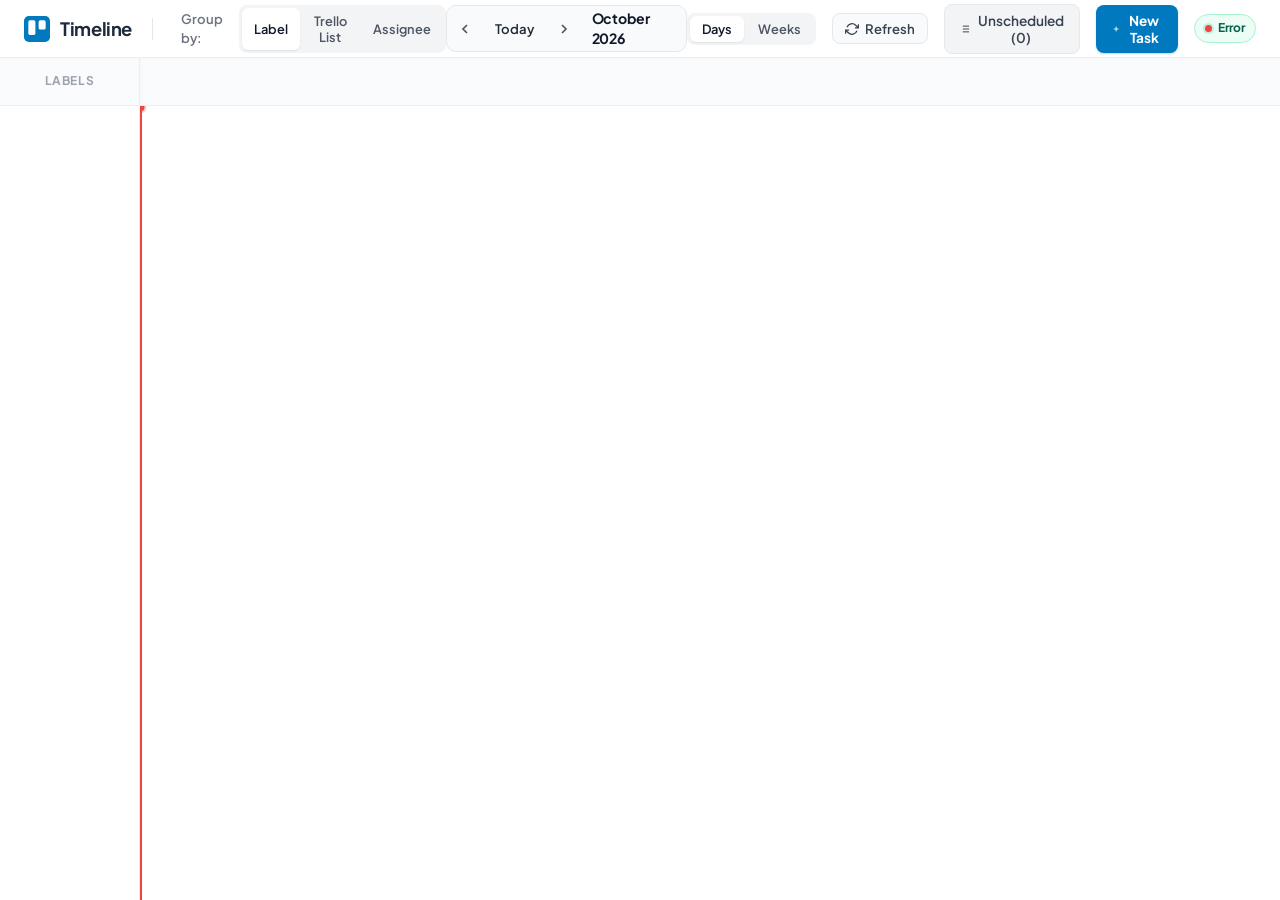
==== index.html @ f0c8762c "Fix sidebar label text visibility with MIN_ROW_HEIGHT 76px and vertically centered layout" ====
<!DOCTYPE html>
<html lang="en">
<head>
  <meta charset="UTF-8">
  <meta name="viewport" content="width=device-width, initial-scale=1.0">
  <meta http-equiv="Cache-Control" content="no-cache, no-store, must-revalidate">
  <meta http-equiv="Pragma" content="no-cache">
  <meta http-equiv="Expires" content="0">
  <title>Trello Timeline View</title>
  <link rel="icon" type="image/svg+xml" href="favicon.svg?v=2.1">
  <link rel="icon" type="image/png" sizes="32x32" href="favicon-32x32.png?v=2.1">
  <link rel="icon" type="image/png" sizes="16x16" href="favicon-16x16.png?v=2.1">
  <link rel="apple-touch-icon" sizes="180x180" href="apple-touch-icon.png?v=2.1">
  <link rel="shortcut icon" href="favicon.ico?v=2.1">
  <meta name="theme-color" content="#0079BF">
  <link rel="preconnect" href="https://fonts.googleapis.com">
  <link rel="preconnect" href="https://fonts.gstatic.com" crossorigin>
  <link href="https://fonts.googleapis.com/css2?family=Plus+Jakarta+Sans:wght@400;500;600;700;800&family=Inter:wght@400;500;600;700&display=swap" rel="stylesheet">
  <link rel="stylesheet" href="style.css?v=2.9">
</head>
<body>
  <div class="app-container">
    <!-- Top Navigation & Control Bar -->
    <header class="top-bar">
      <div class="top-left">
        <div class="brand">
          <svg class="trello-icon" viewBox="0 0 24 24" fill="currentColor">
            <rect width="24" height="24" rx="4.5" fill="#0079BF"/>
            <rect x="4" y="4" width="6.5" height="13.5" rx="1.5" fill="#FFFFFF"/>
            <rect x="13.5" y="4" width="6.5" height="8.5" rx="1.5" fill="#FFFFFF"/>
          </svg>
          <span class="brand-title">Timeline</span>
        </div>

        <div class="brand-divider"></div>

        <div class="group-toggle-wrap">
          <span class="control-label">Group by:</span>
          <div class="pill-group" id="groupByPills">
            <button class="pill-btn active" data-group="label">Label</button>
            <button class="pill-btn" data-group="list">Trello List</button>
            <button class="pill-btn" data-group="member">Assignee</button>
          </div>
        </div>
      </div>

      <div class="top-center">
        <div class="nav-date-controls">
          <button id="prevBtn" class="nav-btn" title="Previous period">
            <svg width="16" height="16" viewBox="0 0 24 24" fill="none" stroke="currentColor" stroke-width="2.5"><polyline points="15 18 9 12 15 6"></polyline></svg>
          </button>
          <button id="todayBtn" class="today-btn">Today</button>
          <button id="nextBtn" class="nav-btn" title="Next period">
            <svg width="16" height="16" viewBox="0 0 24 24" fill="none" stroke="currentColor" stroke-width="2.5"><polyline points="9 18 15 12 9 6"></polyline></svg>
          </button>
          <span id="currentDateRange" class="date-range-label">October 2026</span>
        </div>
      </div>

      <div class="top-right">
        <div class="zoom-controls">
          <button class="zoom-btn active" data-zoom="days">Days</button>
          <button class="zoom-btn" data-zoom="weeks">Weeks</button>
        </div>

        <button id="refreshBtn" class="refresh-btn" title="Refresh timeline with latest changes & sync">
          <svg width="14" height="14" viewBox="0 0 24 24" fill="none" stroke="currentColor" stroke-width="2.2"><polyline points="23 4 23 10 17 10"></polyline><polyline points="1 20 1 14 7 14"></polyline><path d="M3.51 9a9 9 0 0 1 14.85-3.36L23 10M1 14l4.64 4.36A9 9 0 0 0 20.49 15"></path></svg>
          <span>Refresh</span>
        </button>

        <button id="openUnscheduledBtn" class="secondary-btn">
          <svg width="14" height="14" viewBox="0 0 24 24" fill="none" stroke="currentColor" stroke-width="2"><line x1="8" y1="6" x2="21" y2="6"></line><line x1="8" y1="12" x2="21" y2="12"></line><line x1="8" y1="18" x2="21" y2="18"></line><line x1="3" y1="6" x2="3.01" y2="6"></line><line x1="3" y1="12" x2="3.01" y2="12"></line><line x1="3" y1="18" x2="3.01" y2="18"></line></svg>
          <span>Unscheduled (<span id="unscheduledCount">0</span>)</span>
        </button>

        <button id="addTaskBtn" class="primary-btn">
          <svg width="14" height="14" viewBox="0 0 24 24" fill="none" stroke="currentColor" stroke-width="2.5"><line x1="12" y1="5" x2="12" y2="19"></line><line x1="5" y1="12" x2="19" y2="12"></line></svg>
          <span>New Task</span>
        </button>

        <div class="sync-status" id="syncStatus" title="Trello API Connected">
          <span class="status-dot"></span>
          <span class="status-text">Connected</span>
        </div>
      </div>
    </header>

    <!-- Main Timeline Area -->
    <main class="timeline-wrapper" id="timelineWrapper">
      <!-- Left Column: Row Headers (Milestone, Lists / Members) -->
      <aside class="timeline-sidebar" id="timelineSidebar">
        <div class="sidebar-corner-cell">
          <span id="sidebarHeaderTitle">Labels</span>
        </div>
        <div class="sidebar-rows-container" id="sidebarRows">
          <!-- Dynamically populated rows -->
        </div>
      </aside>

      <!-- Right Area: Scrollable Timeline Grid -->
      <section class="timeline-grid-container" id="timelineScrollContainer">
        <!-- Date Header Row (Mon 5, Tue 6, Wed 7, Thu 8...) -->
        <div class="timeline-header-row" id="timelineHeaderRow">
          <!-- Dynamically rendered day column headers -->
        </div>

        <!-- The Canvas / SVG for Dependency Lines -->
        <svg class="dependency-svg-layer" id="dependencySvgLayer"></svg>

        <!-- Vertical "Today" Marker Line -->
        <div class="today-marker-line" id="todayMarkerLine"></div>

        <!-- Grid Body with Horizontal Rows and Vertical Day Columns -->
        <div class="timeline-grid-body" id="timelineGridBody">
          <!-- Dynamically rendered task rows and cells -->
        </div>
      </section>
    </main>

    <!-- Bottom Drawer: Unscheduled Trello Cards (Drag onto timeline) -->
    <div class="unscheduled-drawer" id="unscheduledDrawer">
      <div class="drawer-header">
        <div class="drawer-title">
          <svg width="16" height="16" viewBox="0 0 24 24" fill="none" stroke="currentColor" stroke-width="2"><circle cx="12" cy="12" r="10"></circle><polyline points="12 6 12 12 16 14"></polyline></svg>
          <h3>Unscheduled Cards</h3>
          <span class="drawer-subtitle">Cards without dates. Click any card to schedule for Today / This Week!</span>
        </div>
        <button id="closeDrawerBtn" class="close-btn">&times;</button>
      </div>
      <div class="drawer-cards-list" id="unscheduledCardsList">
        <!-- Cards loaded here -->
      </div>
    </div>

    <!-- Edit Task / Add Task Modal -->
    <div class="modal-overlay" id="taskModalOverlay">
      <div class="modal-content">
        <div class="modal-header">
          <h3 id="modalTitle">Edit Task Details</h3>
          <button id="closeModalBtn" class="close-btn">&times;</button>
        </div>
        <form id="taskForm" class="modal-form">
          <input type="hidden" id="editCardId">
          
          <div class="modal-body-layout" id="modalBodyLayout">
            <!-- Left Column: Task Details & Properties -->
            <div class="modal-body-left">
              <!-- Segmented Type Selector: Task vs Holiday / Leave -->
              <div class="entry-type-selector">
                <label class="entry-type-tab active" id="tabTypeTask">
                  <input type="radio" name="entryType" value="task" id="entryTypeTask" checked>
                  <span>📋 Task</span>
                </label>
                <label class="entry-type-tab" id="tabTypeHoliday">
                  <input type="radio" name="entryType" value="holiday" id="entryTypeHoliday">
                  <span>🌴 Public Holiday / Leave</span>
                </label>
              </div>

              <div class="form-group" id="taskNameGroup">
                <label for="taskName" id="taskNameLabel">Task Name</label>
                <input type="text" id="taskName" required placeholder="e.g. Website design">
              </div>

              <div class="form-group" id="taskDescGroup">
                <label for="taskDesc" id="taskDescLabel">Task Description</label>
                <textarea id="taskDesc" rows="3" placeholder="Add detailed notes, links, or description..."></textarea>
              </div>

              <div class="form-row">
                <div class="form-group">
                  <div class="label-with-action">
                    <label for="taskStartDate">Start Date <span class="date-format-tag">(DD-MM-YYYY)</span></label>
                    <button type="button" class="clear-field-link" id="clearStartDateBtn" title="Clear start date">Clear</button>
                  </div>
                  <input type="date" id="taskStartDate">
                </div>
                <div class="form-group">
                  <div class="label-with-action">
                    <label for="taskDueDate">Due Date <span class="date-format-tag">(DD-MM-YYYY)</span></label>
                    <button type="button" class="clear-field-link" id="clearDueDateBtn" title="Clear due date">Clear</button>
                  </div>
                  <input type="date" id="taskDueDate">
                </div>
              </div>

              <div class="form-row form-row-3" id="taskClassificationRow">
                <div class="form-group">
                  <label for="taskStatus" id="taskStatusLabel">Status</label>
                  <select id="taskStatus" class="select-dropdown">
                    <!-- Status lists populated here -->
                  </select>
                </div>
                <div class="form-group">
                  <label for="taskAssignee" id="taskRowLabel">Label</label>
                  <select id="taskAssignee" class="select-dropdown">
                    <!-- Labels populated here -->
                  </select>
                </div>
                <div class="form-group">
                  <label for="taskColor">Theme / Color</label>
                  <select id="taskColor" class="select-dropdown">
                    <option value="yellow">💛 Warm Yellow</option>
                    <option value="blue">💙 Pastel Blue</option>
                    <option value="orange">🧡 Bright Orange</option>
                    <option value="purple">💜 Soft Purple</option>
                    <option value="green">💚 Mint Green</option>
                    <option value="sky">🩵 Sky Blue</option>
                    <option value="pink">🩷 Rose Pink</option>
                    <option value="lime">🍏 Fresh Lime</option>
                    <option value="milestone">🚩 Red (Milestone)</option>
                  </select>
                </div>
              </div>
            </div>

            <!-- Right Column: Checklist Section (Right side of popup) -->
            <div class="modal-body-right" id="modalChecklistSection">
              <div class="checklist-panel-header">
                <div class="checklist-panel-title">
                  <svg width="18" height="18" viewBox="0 0 24 24" fill="none" stroke="currentColor" stroke-width="2.2" stroke-linecap="round" stroke-linejoin="round">
                    <polyline points="9 11 12 14 22 4"></polyline>
                    <path d="M21 12v7a2 2 0 0 1-2 2H5a2 2 0 0 1-2-2V5a2 2 0 0 1 2-2h11"></path>
                  </svg>
                  <span id="checklistSectionHeading">Checklist</span>
                </div>
                <div class="checklist-counter-badge" id="checklistCounterBadge">0%</div>
              </div>

              <!-- Progress Bar -->
              <div class="checklist-progress-bar-container">
                <div class="checklist-progress-bar-fill" id="checklistProgressBarFill" style="width: 0%;"></div>
              </div>

              <!-- Checklist Items List -->
              <div class="checklist-items-list" id="checklistItemsList">
                <!-- Dynamically populated checklist items -->
              </div>

              <!-- Add Item Form -->
              <div class="checklist-add-form" id="checklistAddForm">
                <div class="checklist-add-input-row">
                  <input type="text" id="newCheckItemInput" placeholder="Add an item..." autocomplete="off">
                  <button type="button" id="addCheckItemBtn" class="checklist-add-btn">Add</button>
                </div>
              </div>
            </div>
          </div>

          <div class="modal-actions">
            <div class="modal-actions-left">
              <button type="button" id="completeTaskBtn" class="complete-btn" title="Mark card as completed on Trello and move to Task Completed (2026-2027)">
                <svg width="15" height="15" viewBox="0 0 24 24" fill="none" stroke="currentColor" stroke-width="2.5"><polyline points="20 6 9 17 4 12"></polyline></svg>
                <span>Task Completed</span>
              </button>
              <button type="button" id="unscheduleTaskBtn" class="unschedule-btn" title="Clear dates and remove task from timeline to Unscheduled drawer">
                <svg width="14" height="14" viewBox="0 0 24 24" fill="none" stroke="currentColor" stroke-width="2"><circle cx="12" cy="12" r="10"></circle><line x1="4.93" y1="4.93" x2="19.07" y2="19.07"></line></svg>
                <span>Unschedule</span>
              </button>
              <button type="button" id="archiveTaskBtn" class="archive-btn" title="Archive this card on Trello and remove from timeline">
                <svg width="14" height="14" viewBox="0 0 24 24" fill="none" stroke="currentColor" stroke-width="2"><polyline points="21 8 21 21 3 21 3 8"></polyline><rect x="1" y="3" width="22" height="5"></rect><line x1="10" y1="12" x2="14" y2="12"></line></svg>
                <span>Archive</span>
              </button>
              <button type="button" id="deleteHolidayBtn" class="archive-btn" style="display:none;" title="Delete this holiday from timeline and Trello">
                <svg width="14" height="14" viewBox="0 0 24 24" fill="none" stroke="currentColor" stroke-width="2"><polyline points="3 6 5 6 21 6"></polyline><path d="M19 6v14a2 2 0 0 1-2 2H7a2 2 0 0 1-2-2V6m3 0V4a2 2 0 0 1 2-2h4a2 2 0 0 1 2 2v2"></path></svg>
                <span>Delete Holiday</span>
              </button>
            </div>
            <div class="modal-actions-right">
              <button type="button" id="cancelModalBtn" class="secondary-btn">Cancel</button>
              <button type="submit" id="saveTaskBtn" class="primary-btn">Save & Sync to Trello</button>
            </div>
          </div>
        </form>
      </div>
    </div>
  </div>

  <script src="app.js?v=2.9"></script>
</body>
</html>
---- style.css ----
/* ==========================================================================
   Trello Timeline View - Ultra Premium Design System
   Matches Asana / Trello Premium Timeline View with Pixel Parity
   ========================================================================== */

:root {
  --font-family: 'Plus Jakarta Sans', 'Inter', -apple-system, BlinkMacSystemFont, 'Segoe UI', Roboto, sans-serif;
  
  /* Primary & Slate Tokens */
  --bg-primary: #FFFFFF;
  --bg-secondary: #F9FAFB;
  --bg-sidebar: #FFFFFF;
  --border-color: #ECEEF1;
  --border-light: #F3F4F6;
  --text-main: #1F2937;
  --text-muted: #6B7280;
  --text-light: #9CA3AF;
  
  /* Brand Blue */
  --brand-blue: #0079BF;
  --brand-blue-hover: #026AA7;
  --today-blue: #0284C7;
  
  /* Task Pill Color System (Matches Screenshot Exactly) */
  --pill-yellow-bg: #FEEFAD;
  --pill-yellow-text: #855806;
  --pill-yellow-border: #FCE588;
  
  --pill-blue-bg: #BAE0F7;
  --pill-blue-text: #134E75;
  --pill-blue-border: #A4D3F3;
  
  --pill-purple-bg: #E1D7F5;
  --pill-purple-text: #533296;
  --pill-purple-border: #D1C3EE;
  
  --pill-green-bg: #BCEDB8;
  --pill-green-text: #266221;
  --pill-green-border: #A8E5A1;
  
  --pill-milestone-bg: #FDE8E8;
  --pill-milestone-text: #B91C1C;
  --pill-milestone-border: #F87171;
  
  /* Layout Dimensions */
  --sidebar-width: 140px;
  --col-day-width: 140px;
  --header-height: 58px;
  --row-height: 84px;
  --today-line-color: #EF4444;
}

* {
  box-sizing: border-box;
  margin: 0;
  padding: 0;
}

body {
  font-family: var(--font-family);
  background-color: var(--bg-primary);
  color: var(--text-main);
  line-height: 1.4;
  overflow: hidden;
  height: 100vh;
  width: 100vw;
  -webkit-font-smoothing: antialiased;
}

.app-container {
  display: flex;
  flex-direction: column;
  height: 100vh;
  width: 100vw;
  background-color: #FFFFFF;
}

/* ==========================================================================
   Top Navigation Bar
   ========================================================================== */
.top-bar {
  display: flex;
  align-items: center;
  justify-content: space-between;
  height: var(--header-height);
  padding: 0 24px;
  border-bottom: 1px solid var(--border-color);
  background: #FFFFFF;
  z-index: 40;
  box-shadow: 0 1px 3px rgba(0, 0, 0, 0.02);
}

.top-left, .top-center, .top-right {
  display: flex;
  align-items: center;
  gap: 16px;
}

.brand {
  display: flex;
  align-items: center;
  gap: 10px;
  font-weight: 800;
  font-size: 1.15rem;
  color: #111827;
  letter-spacing: -0.02em;
}

.trello-icon {
  width: 26px;
  height: 26px;
}

.brand-title {
  font-weight: 700;
  color: #1E293B;
}

.brand-divider {
  width: 1px;
  height: 22px;
  background-color: #E2E8F0;
  margin: 0 4px;
}

.refresh-btn {
  display: inline-flex;
  align-items: center;
  gap: 6px;
  padding: 6px 12px;
  font-size: 0.82rem;
  font-weight: 600;
  font-family: inherit;
  color: #374151;
  background-color: #F9FAFB;
  border: 1px solid #E5E7EB;
  border-radius: 8px;
  cursor: pointer;
  transition: all 0.15s ease;
  white-space: nowrap;
}

.refresh-btn:hover {
  background-color: #F3F4F6;
  border-color: #D1D5DB;
  color: #111827;
}

.refresh-btn:active {
  background-color: #E5E7EB;
}

.refresh-btn.spinning svg {
  animation: spin 0.8s linear infinite;
}

@keyframes spin {
  0% { transform: rotate(0deg); }
  100% { transform: rotate(360deg); }
}

.board-selector-wrap label {
  font-size: 0.82rem;
  font-weight: 600;
  color: var(--text-muted);
}

.select-dropdown {
  padding: 6px 14px;
  font-size: 0.85rem;
  font-weight: 600;
  font-family: inherit;
  color: #1F2937;
  background-color: #F9FAFB;
  border: 1px solid #E5E7EB;
  border-radius: 8px;
  outline: none;
  cursor: pointer;
  transition: all 0.2s ease;
}

.select-dropdown:hover {
  background-color: #F3F4F6;
  border-color: #D1D5DB;
}

.select-dropdown:focus {
  border-color: var(--brand-blue);
  box-shadow: 0 0 0 3px rgba(0, 121, 191, 0.15);
}

.group-toggle-wrap {
  display: flex;
  align-items: center;
  gap: 8px;
  margin-left: 8px;
}

.control-label {
  font-size: 0.82rem;
  font-weight: 600;
  color: var(--text-muted);
}

.pill-group {
  display: flex;
  background-color: #F3F4F6;
  padding: 3px;
  border-radius: 8px;
  gap: 2px;
}

.pill-btn {
  border: none;
  background: transparent;
  padding: 5px 12px;
  border-radius: 6px;
  font-size: 0.8rem;
  font-weight: 600;
  font-family: inherit;
  color: #4B5563;
  cursor: pointer;
  transition: all 0.15s ease;
}

.pill-btn.active {
  background-color: #FFFFFF;
  color: #111827;
  box-shadow: 0 1px 2px rgba(0, 0, 0, 0.08);
}

/* Date Navigator */
.nav-date-controls {
  display: flex;
  align-items: center;
  gap: 8px;
  background-color: #F9FAFB;
  padding: 3px 6px;
  border-radius: 10px;
  border: 1px solid #E5E7EB;
}

.nav-btn {
  background: transparent;
  border: none;
  width: 28px;
  height: 28px;
  display: flex;
  align-items: center;
  justify-content: center;
  border-radius: 6px;
  cursor: pointer;
  color: #4B5563;
  transition: all 0.15s ease;
}

.nav-btn:hover {
  background-color: #E5E7EB;
  color: #111827;
}

.today-btn {
  background: transparent;
  border: none;
  padding: 4px 10px;
  border-radius: 6px;
  font-size: 0.82rem;
  font-weight: 600;
  font-family: inherit;
  color: #1F2937;
  cursor: pointer;
  transition: all 0.15s ease;
}

.today-btn:hover {
  background-color: #E5E7EB;
}

.date-range-label {
  font-size: 0.88rem;
  font-weight: 700;
  color: #111827;
  padding: 0 8px;
  letter-spacing: -0.01em;
}

/* Zoom & Action Buttons */
.zoom-controls {
  display: flex;
  background-color: #F3F4F6;
  padding: 3px;
  border-radius: 8px;
  gap: 2px;
}

.zoom-btn {
  border: none;
  background: transparent;
  padding: 5px 12px;
  border-radius: 6px;
  font-size: 0.8rem;
  font-weight: 600;
  font-family: inherit;
  color: #4B5563;
  cursor: pointer;
  transition: all 0.15s ease;
}

.zoom-btn.active {
  background-color: #FFFFFF;
  color: #111827;
  box-shadow: 0 1px 2px rgba(0, 0, 0, 0.08);
}

.primary-btn {
  display: flex;
  align-items: center;
  gap: 6px;
  padding: 7px 16px;
  font-size: 0.85rem;
  font-weight: 700;
  font-family: inherit;
  color: #FFFFFF;
  background-color: var(--brand-blue);
  border: none;
  border-radius: 8px;
  cursor: pointer;
  transition: all 0.15s ease;
  box-shadow: 0 1px 2px rgba(0, 121, 191, 0.3);
}

.primary-btn:hover {
  background-color: var(--brand-blue-hover);
  transform: translateY(-1px);
}

.secondary-btn {
  display: flex;
  align-items: center;
  gap: 6px;
  padding: 7px 14px;
  font-size: 0.85rem;
  font-weight: 600;
  font-family: inherit;
  color: #374151;
  background-color: #F3F4F6;
  border: 1px solid #E5E7EB;
  border-radius: 8px;
  cursor: pointer;
  transition: all 0.15s ease;
}

.secondary-btn:hover {
  background-color: #E5E7EB;
}

.sync-status {
  display: flex;
  align-items: center;
  gap: 6px;
  padding: 5px 10px;
  background-color: #ECFDF5;
  border: 1px solid #A7F3D0;
  border-radius: 20px;
  font-size: 0.75rem;
  font-weight: 700;
  color: #065F46;
}

.status-dot {
  width: 7px;
  height: 7px;
  border-radius: 50%;
  background-color: #10B981;
  box-shadow: 0 0 0 2px rgba(16, 185, 129, 0.2);
}

/* ==========================================================================
   Main Timeline Wrapper
   ========================================================================== */
.timeline-wrapper {
  display: flex;
  flex: 1;
  height: calc(100vh - var(--header-height));
  width: 100vw;
  overflow: hidden;
  position: relative;
  background-color: #FFFFFF;
}

/* Left Sidebar (Milestone & People Columns) */
.timeline-sidebar {
  width: var(--sidebar-width);
  min-width: var(--sidebar-width);
  max-width: var(--sidebar-width);
  border-right: 1px solid var(--border-color);
  background-color: var(--bg-sidebar);
  display: flex;
  flex-direction: column;
  z-index: 30;
  box-shadow: 2px 0 6px rgba(0, 0, 0, 0.02);
}

.sidebar-corner-cell {
  height: 48px;
  border-bottom: 1px solid var(--border-color);
  display: flex;
  align-items: center;
  justify-content: center;
  font-size: 0.75rem;
  font-weight: 700;
  text-transform: uppercase;
  letter-spacing: 0.05em;
  color: var(--text-light);
  background-color: #FAFBFD;
}

.sidebar-rows-container {
  display: flex;
  flex-direction: column;
  overflow-y: hidden; /* Synced with main grid */
}

/* Sidebar Row Cell (Matches screenshot exact layout: Avatar + Name) */
.sidebar-row-cell {
  min-height: 76px;
  border-bottom: 1px solid var(--border-color);
  display: flex;
  flex-direction: column;
  align-items: center;
  justify-content: center;
  gap: 4px;
  padding: 6px 8px;
  background-color: #FFFFFF;
  transition: background-color 0.15s ease, height 0.2s ease;
  box-sizing: border-box;
  overflow: hidden;
}

.sidebar-row-cell:hover {
  background-color: #F9FAFB;
}

.sidebar-avatar {
  width: 38px;
  height: 38px;
  border-radius: 50%;
  object-fit: cover;
  box-shadow: 0 1px 3px rgba(0, 0, 0, 0.1);
  border: 1.5px solid #FFFFFF;
}

.sidebar-avatar-placeholder {
  width: 38px;
  height: 38px;
  border-radius: 50%;
  display: flex;
  align-items: center;
  justify-content: center;
  font-weight: 700;
  font-size: 0.85rem;
  color: #FFFFFF;
  box-shadow: 0 1px 3px rgba(0, 0, 0, 0.1);
}

.sidebar-label-tag {
  display: flex;
  align-items: center;
  justify-content: center;
  width: 28px;
  height: 28px;
  border-radius: 7px;
  box-shadow: 0 1px 3px rgba(0, 0, 0, 0.08);
  margin-bottom: 0px;
  flex-shrink: 0;
}

.sidebar-label-tag svg {
  width: 15px;
  height: 15px;
  color: #FFFFFF;
}

.sidebar-row-cell.is-label-row .sidebar-name {
  font-size: 0.8rem;
  font-weight: 700;
  color: #1F2937;
  text-align: center;
  line-height: 1.25;
  white-space: normal;
  display: -webkit-box;
  -webkit-line-clamp: 2;
  -webkit-box-orient: vertical;
  overflow: hidden;
  max-width: 100%;
  word-break: break-word;
}

.sidebar-name {
  font-size: 0.8rem;
  font-weight: 600;
  color: #374151;
  text-align: center;
  line-height: 1.25;
  white-space: normal;
  display: -webkit-box;
  -webkit-line-clamp: 2;
  -webkit-box-orient: vertical;
  overflow: hidden;
  max-width: 100%;
  word-break: break-word;
}

/* Milestone Cell (Top row in screenshot) */
.sidebar-row-cell.is-milestone-row .milestone-icon-wrap {
  width: 38px;
  height: 38px;
  border-radius: 50%;
  background-color: #F3F4F6;
  border: 1px solid #E5E7EB;
  display: flex;
  align-items: center;
  justify-content: center;
  color: #6B7280;
}

/* ==========================================================================
   Right Area: Scrollable Grid
   ========================================================================== */
.timeline-grid-container {
  flex: 1;
  overflow: auto;
  position: relative;
  background-color: #FFFFFF;
}

/* Header Row (Day 9, Day 10, Day 11...) */
.timeline-header-row {
  display: flex;
  height: 48px;
  border-bottom: 1px solid var(--border-color);
  background-color: #FAFBFD;
  position: sticky;
  top: 0;
  z-index: 20;
}

.timeline-day-header {
  width: var(--col-day-width);
  min-width: var(--col-day-width);
  border-right: 1px solid var(--border-color);
  display: flex;
  align-items: center;
  justify-content: center;
  gap: 6px;
  font-size: 0.84rem;
  font-weight: 600;
  color: #6B7280;
  user-select: none;
  cursor: pointer;
  transition: background-color 0.15s ease;
}

.timeline-day-header:hover {
  background-color: #F1F4F9;
}

/* Highlighted current/active day badge (Wed 11 in screenshot) */
.timeline-day-header.is-today {
  color: #0284C7;
  font-weight: 700;
}

/* Weekend Day Header Box (Saturday & Sunday) */
.timeline-day-header.is-weekend {
  background-color: #EDEFF2;
  color: #64748B;
}

.timeline-day-header.is-weekend .day-badge-pill {
  color: #64748B;
}

.timeline-day-header.is-weekend.is-today {
  color: #0284C7;
}

/* Holiday Day Header Box */
.timeline-day-header.is-holiday {
  background-color: #EDEFF2;
  color: #1E293B;
}

.timeline-day-header.is-holiday .holiday-icon-indicator {
  font-size: 0.85rem;
  line-height: 1;
  margin-left: 2px;
}

.day-badge-pill {
  width: 24px;
  height: 24px;
  border-radius: 50%;
  display: flex;
  align-items: center;
  justify-content: center;
  font-size: 0.82rem;
  font-weight: 700;
}

.timeline-day-header.is-today .day-badge-pill,
.timeline-day-header.is-weekend.is-today .day-badge-pill {
  background-color: #0284C7;
  color: #FFFFFF;
  box-shadow: 0 1px 3px rgba(2, 132, 199, 0.4);
}

/* Vertical "Today" Time Marker Line */
.today-marker-line {
  position: absolute;
  top: 48px;
  bottom: 0;
  width: 2px;
  background-color: var(--today-line-color);
  z-index: 15;
  pointer-events: none;
  transition: left 0.3s cubic-bezier(0.16, 1, 0.3, 1);
}

.today-marker-line::before {
  content: '';
  position: absolute;
  top: -2px;
  left: 50%;
  transform: translateX(-50%);
  width: 7px;
  height: 7px;
  border-radius: 50%;
  background-color: var(--today-line-color);
  box-shadow: 0 0 0 2px rgba(239, 68, 68, 0.25);
}

/* SVG Dependency Overlay */
.dependency-svg-layer {
  position: absolute;
  top: 48px;
  left: 0;
  width: 100%;
  height: calc(100% - 48px);
  pointer-events: none;
  z-index: 12;
}

.dependency-curve {
  fill: none;
  stroke: #D1D5DB;
  stroke-width: 2.2;
  stroke-linecap: round;
  transition: stroke 0.2s ease;
}

.dependency-curve:hover {
  stroke: #6B7280;
  stroke-width: 3;
}

/* Grid Body Rows */
.timeline-grid-body {
  position: relative;
  display: flex;
  flex-direction: column;
}

.timeline-grid-row {
  min-height: 56px;
  border-bottom: 1px solid var(--border-color);
  position: relative;
  display: flex;
  transition: height 0.2s ease;
  box-sizing: border-box;
}

/* Background Day Columns */
.grid-col-cell {
  width: var(--col-day-width);
  min-width: var(--col-day-width);
  height: 100%;
  border-right: 1px solid var(--border-color);
  background-color: #FFFFFF;
  transition: background-color 0.15s ease;
  cursor: pointer;
}

.grid-col-cell:hover {
  background-color: #FAFAFC;
}

.grid-col-cell.is-today-col {
  background-color: #F0F9FF20;
}

/* Weekend Grid Column (Saturday & Sunday) */
.grid-col-cell.is-weekend-col {
  background-color: #F4F5F7;
}

.grid-col-cell.is-weekend-col:hover {
  background-color: #EBEDF0;
}

.grid-col-cell.is-weekend-col.is-today-col {
  background-color: #E0F2FE80;
}

/* Holiday Grid Column (Same light grey as weekend) */
.grid-col-cell.is-holiday-col {
  background-color: #F4F5F7;
}

.grid-col-cell.is-holiday-col:hover {
  background-color: #EBEDF0;
}

.grid-col-cell.is-holiday-col.is-today-col {
  background-color: #E0F2FE80;
}

/* ==========================================================================
   Task Bars / Pills (Exact Screenshot Recreation)
   ========================================================================== */
.task-pill {
  position: absolute;
  height: 32px;
  border-radius: 6px;
  display: flex;
  align-items: center;
  padding: 0 2px;
  font-size: 0.84rem;
  font-weight: 600;
  cursor: grab;
  user-select: none;
  z-index: 10;
  transition: box-shadow 0.15s ease, transform 0.15s ease;
  white-space: nowrap;
  box-shadow: 0 1px 2px rgba(0, 0, 0, 0.04);
}

.task-pill:hover {
  box-shadow: 0 4px 8px rgba(0, 0, 0, 0.08);
  transform: translateY(-1px);
  z-index: 18;
}

.task-pill.is-dragging {
  cursor: grabbing !important;
  opacity: 0.92;
  box-shadow: 0 8px 20px rgba(0, 0, 0, 0.16) !important;
  transform: scale(1.02);
  z-index: 50 !important;
  transition: none !important;
}

body.is-dragging-task {
  user-select: none !important;
  -webkit-user-select: none !important;
  cursor: grabbing !important;
}

.task-pill-inner {
  display: flex;
  align-items: center;
  gap: 6px;
  flex: 1;
  overflow: hidden;
  text-overflow: ellipsis;
  white-space: nowrap;
  padding: 0 8px;
  pointer-events: none;
}

.task-pill-title {
  overflow: hidden;
  text-overflow: ellipsis;
  white-space: nowrap;
}

/* Resize Handles (Left and Right edges) */
.task-resize-handle {
  position: absolute;
  top: 0;
  bottom: 0;
  width: 12px;
  cursor: ew-resize;
  z-index: 8;
  display: flex;
  align-items: center;
  justify-content: center;
  opacity: 0;
  transition: opacity 0.15s ease, background-color 0.15s ease;
}

.task-pill:hover .task-resize-handle {
  opacity: 1;
}

.task-resize-handle.resize-left {
  left: 0;
  border-top-left-radius: 6px;
  border-bottom-left-radius: 6px;
}

.task-resize-handle.resize-right {
  right: 0;
  border-top-right-radius: 6px;
  border-bottom-right-radius: 6px;
}

.task-resize-handle:hover {
  background-color: rgba(0, 0, 0, 0.08);
}

.task-resize-handle::after {
  content: '';
  width: 3px;
  height: 12px;
  border-radius: 2px;
  background-color: currentColor;
  opacity: 0.45;
}

.task-resize-handle:hover::after {
  opacity: 0.95;
  height: 15px;
}

/* Drag & Resize Live Tooltip */
.task-drag-tooltip {
  position: fixed;
  z-index: 9999;
  background: #111827;
  color: #FFFFFF;
  font-size: 0.78rem;
  line-height: 1.4;
  padding: 6px 12px;
  border-radius: 8px;
  box-shadow: 0 10px 25px -5px rgba(0, 0, 0, 0.35), 0 8px 10px -6px rgba(0, 0, 0, 0.2);
  pointer-events: none;
  white-space: nowrap;
  transform: translate(-50%, -100%);
  display: none;
  border: 1px solid rgba(255, 255, 255, 0.15);
  backdrop-filter: blur(4px);
}

/* Task Pill Colors */
.task-pill.color-yellow {
  background-color: var(--pill-yellow-bg);
  color: var(--pill-yellow-text);
  border: 1px solid var(--pill-yellow-border);
}

.task-pill.color-blue {
  background-color: var(--pill-blue-bg);
  color: var(--pill-blue-text);
  border: 1px solid var(--pill-blue-border);
}

.task-pill.color-purple {
  background-color: var(--pill-purple-bg);
  color: var(--pill-purple-text);
  border: 1px solid var(--pill-purple-border);
}

.task-pill.color-green {
  background-color: var(--pill-green-bg);
  color: var(--pill-green-text);
  border: 1px solid var(--pill-green-border);
}

.task-pill.color-orange {
  background-color: #FED7AA;
  color: #9A3412;
  border: 1px solid #FDBA74;
}

.task-pill.color-pink {
  background-color: #FCE7F3;
  color: #9D174D;
  border: 1px solid #FBCFE8;
}

.task-pill.color-sky {
  background-color: #E0F2FE;
  color: #0369A1;
  border: 1px solid #BAE6FD;
}

.task-pill.color-lime {
  background-color: #ECFCCB;
  color: #3F6212;
  border: 1px solid #D9F99D;
}

.task-pill.color-red {
  background-color: #FEE2E2;
  color: #991B1B;
  border: 1px solid #FCA5A5;
}

.task-pill.color-gray {
  background-color: #F3F4F6;
  color: #374151;
  border: 1px solid #E5E7EB;
}

/* Milestone Box (e.g. Product Demo on Friday) */
.task-pill.color-milestone {
  background-color: var(--pill-milestone-bg);
  color: var(--pill-milestone-text);
  border: 1px solid var(--pill-milestone-border);
  border-radius: 6px;
  height: 38px;
  font-weight: 600;
  font-size: 0.8rem;
  line-height: 1.2;
}

/* Checkmark badge inside task (like 'Mobile app prototype' in screenshot) */
.task-pill-icon {
  margin-right: 6px;
  display: inline-flex;
  align-items: center;
  justify-content: center;
}

.task-check-circle {
  width: 16px;
  height: 16px;
  border-radius: 50%;
  background-color: #D97706;
  color: #FFFFFF;
  display: inline-flex;
  align-items: center;
  justify-content: center;
  font-size: 10px;
}

/* Stacking Sub-Tracks inside a single row */
.task-pill.track-0 {
  top: 8px;
}

.task-pill.track-1 {
  top: 44px;
}

/* ==========================================================================
   Bottom Drawer: Unscheduled Cards
   ========================================================================== */
.unscheduled-drawer {
  position: absolute;
  bottom: 0;
  left: 0;
  right: 0;
  max-height: 240px;
  background-color: #FFFFFF;
  border-top: 1px solid var(--border-color);
  box-shadow: 0 -4px 16px rgba(0, 0, 0, 0.08);
  z-index: 50;
  display: none;
  flex-direction: column;
  transition: transform 0.25s ease;
}

.unscheduled-drawer.open {
  display: flex;
}

.drawer-header {
  display: flex;
  align-items: center;
  justify-content: space-between;
  padding: 12px 24px;
  border-bottom: 1px solid var(--border-light);
  background-color: #FAFBFD;
}

.drawer-title {
  display: flex;
  align-items: center;
  gap: 10px;
}

.drawer-title h3 {
  font-size: 0.95rem;
  font-weight: 700;
}

.drawer-subtitle {
  font-size: 0.8rem;
  color: var(--text-muted);
}

.drawer-cards-list {
  display: flex;
  gap: 12px;
  padding: 16px 24px;
  overflow-x: auto;
}

.unscheduled-card-item {
  background-color: #FFFFFF;
  border: 1px solid #E5E7EB;
  border-radius: 8px;
  padding: 10px 14px;
  min-width: 200px;
  max-width: 240px;
  box-shadow: 0 1px 3px rgba(0, 0, 0, 0.03);
  cursor: pointer;
  transition: all 0.15s ease;
}

.unscheduled-card-item:hover {
  border-color: var(--brand-blue);
  box-shadow: 0 3px 8px rgba(0, 121, 191, 0.15);
  transform: translateY(-2px);
}

.unscheduled-card-title {
  font-size: 0.85rem;
  font-weight: 600;
  color: #1F2937;
  margin-bottom: 4px;
  overflow: hidden;
  text-overflow: ellipsis;
  white-space: nowrap;
}

.unscheduled-card-list {
  font-size: 0.75rem;
  color: #6B7280;
  display: inline-block;
  background-color: #F3F4F6;
  padding: 2px 6px;
  border-radius: 4px;
}

/* ==========================================================================
   Edit Card Modal Dialog
   ========================================================================== */
.modal-overlay {
  position: fixed;
  inset: 0;
  background-color: rgba(17, 24, 39, 0.4);
  backdrop-filter: blur(2px);
  display: none;
  align-items: center;
  justify-content: center;
  z-index: 100;
}

.modal-overlay.open {
  display: flex;
}

.modal-content {
  background-color: #FFFFFF;
  border-radius: 16px;
  width: 96%;
  max-width: 1040px;
  max-height: 94vh;
  display: flex;
  flex-direction: column;
  box-shadow: 0 25px 35px -5px rgba(0, 0, 0, 0.12), 0 12px 16px -5px rgba(0, 0, 0, 0.05);
  overflow: hidden;
  border: 1px solid #E5E7EB;
  animation: modalPop 0.18s cubic-bezier(0.16, 1, 0.3, 1);
}

@keyframes modalPop {
  0% { opacity: 0; transform: scale(0.96); }
  100% { opacity: 1; transform: scale(1); }
}

.modal-header {
  display: flex;
  align-items: center;
  justify-content: space-between;
  padding: 20px 28px;
  border-bottom: 1px solid #E5E7EB;
  background-color: #FAFBFD;
}

.modal-header h3 {
  font-size: 1.05rem;
  font-weight: 700;
  color: #111827;
}

.close-btn {
  background: transparent;
  border: none;
  font-size: 1.5rem;
  line-height: 1;
  color: #9CA3AF;
  cursor: pointer;
}

.close-btn:hover {
  color: #4B5563;
}

.modal-form {
  padding: 24px 28px;
  display: flex;
  flex-direction: column;
  gap: 18px;
  overflow-y: auto;
}

/* Two-Column Modal Body Layout */
.modal-body-layout {
  display: grid;
  grid-template-columns: 1.18fr 0.82fr;
  gap: 24px;
  align-items: start;
}

.modal-body-layout.holiday-mode {
  grid-template-columns: 1fr;
}

.modal-body-left {
  display: flex;
  flex-direction: column;
  gap: 16px;
}

.modal-body-right {
  display: flex;
  flex-direction: column;
  gap: 12px;
  background-color: #FAFBFD;
  border: 1px solid #E5E7EB;
  border-radius: 12px;
  padding: 16px 18px;
}

@media (max-width: 860px) {
  .modal-body-layout {
    grid-template-columns: 1fr;
    gap: 18px;
  }
}

/* Checklist Section Styling */
.checklist-panel-header {
  display: flex;
  align-items: center;
  justify-content: space-between;
  gap: 10px;
}

.checklist-panel-title {
  display: flex;
  align-items: center;
  gap: 8px;
  font-size: 0.92rem;
  font-weight: 700;
  color: #111827;
}

.checklist-panel-title svg {
  color: #0079BF;
}

.checklist-counter-badge {
  font-size: 0.78rem;
  font-weight: 700;
  padding: 3px 10px;
  border-radius: 12px;
  background-color: #E0F2FE;
  color: #0284C7;
  transition: all 0.2s ease;
}

.checklist-counter-badge.is-all-done {
  background-color: #DCFCE7;
  color: #15803D;
}

.checklist-progress-bar-container {
  width: 100%;
  height: 6px;
  background-color: #E5E7EB;
  border-radius: 6px;
  overflow: hidden;
  margin: 2px 0 4px 0;
}

.checklist-progress-bar-fill {
  height: 100%;
  width: 0%;
  background-color: #0079BF;
  border-radius: 6px;
  transition: width 0.25s cubic-bezier(0.16, 1, 0.3, 1), background-color 0.25s ease;
}

.checklist-progress-bar-fill.is-all-done {
  background-color: #10B981;
}

.checklist-items-list {
  display: flex;
  flex-direction: column;
  gap: 8px;
  max-height: 250px;
  overflow-y: auto;
  padding-right: 4px;
}

.checklist-empty-hint {
  font-size: 0.82rem;
  color: #9CA3AF;
  padding: 14px 10px;
  text-align: center;
  border: 1px dashed #E5E7EB;
  border-radius: 8px;
  background-color: #FFFFFF;
}

.checklist-item {
  display: flex;
  align-items: center;
  gap: 10px;
  padding: 8px 12px;
  background-color: #FFFFFF;
  border: 1px solid #E5E7EB;
  border-radius: 8px;
  transition: all 0.15s ease;
}

.checklist-item:hover {
  border-color: #CBD5E1;
  box-shadow: 0 1px 3px rgba(0, 0, 0, 0.04);
}

.checklist-item.is-checked {
  background-color: #F8FAFC;
}

.checklist-item-checkbox {
  width: 17px;
  height: 17px;
  cursor: pointer;
  accent-color: #0079BF;
  flex-shrink: 0;
}

.checklist-item-text {
  flex: 1;
  font-size: 0.85rem;
  color: #1F2937;
  word-break: break-word;
  line-height: 1.4;
  user-select: text;
}

.checklist-item.is-checked .checklist-item-text {
  text-decoration: line-through;
  color: #9CA3AF;
}

.checklist-item-delete {
  background: transparent;
  border: none;
  color: #9CA3AF;
  font-size: 1.15rem;
  line-height: 1;
  cursor: pointer;
  padding: 2px 4px;
  border-radius: 4px;
  opacity: 0.5;
  transition: all 0.15s ease;
  flex-shrink: 0;
}

.checklist-item-delete:hover {
  opacity: 1;
  color: #EF4444;
  background-color: #FEE2E2;
}

.checklist-add-form {
  margin-top: 6px;
}

.checklist-add-input-row {
  display: flex;
  gap: 8px;
  align-items: center;
}

.checklist-add-input-row input {
  flex: 1;
  padding: 8px 12px;
  border: 1px solid #D1D5DB;
  border-radius: 8px;
  font-size: 0.84rem;
  outline: none;
  font-family: inherit;
  transition: all 0.15s ease;
}

.checklist-add-input-row input:focus {
  border-color: #0079BF;
  box-shadow: 0 0 0 3px rgba(0, 121, 191, 0.15);
}

.checklist-add-btn {
  background-color: #0079BF;
  color: #FFFFFF;
  border: none;
  border-radius: 8px;
  padding: 8px 14px;
  font-size: 0.82rem;
  font-weight: 600;
  cursor: pointer;
  transition: all 0.15s ease;
  white-space: nowrap;
  font-family: inherit;
}

.checklist-add-btn:hover {
  background-color: #026aa7;
}

/* Timeline Pill Checklist Prefix Badge */
.task-pill-checklist-badge {
  font-weight: 700;
  opacity: 0.95;
  margin-right: 4px;
  letter-spacing: -0.2px;
  flex-shrink: 0;
  display: inline-block;
}

/* Segmented Entry Type Selector (Task vs Holiday / Leave) */
.entry-type-selector {
  display: flex;
  background-color: #F3F4F6;
  padding: 4px;
  border-radius: 9px;
  gap: 6px;
  border: 1px solid #E5E7EB;
}

.entry-type-tab {
  flex: 1;
  display: flex;
  align-items: center;
  justify-content: center;
  gap: 6px;
  padding: 8px 12px;
  border-radius: 7px;
  font-size: 0.85rem;
  font-weight: 600;
  color: #6B7280;
  cursor: pointer;
  transition: all 0.15s ease;
  user-select: none;
}

.entry-type-tab input[type="radio"] {
  display: none;
}

.entry-type-tab:hover {
  color: #1F2937;
}

.entry-type-tab.active,
.entry-type-tab:has(input:checked) {
  background-color: #FFFFFF;
  color: #0079BF;
  box-shadow: 0 1px 3px rgba(0, 0, 0, 0.08);
}

.date-format-tag {
  font-size: 0.72rem;
  font-weight: 600;
  color: #9CA3AF;
  margin-left: 4px;
}

.form-group {
  display: flex;
  flex-direction: column;
  gap: 6px;
}

.form-group label {
  font-size: 0.82rem;
  font-weight: 600;
  color: #374151;
}

.form-group input, .form-group select, .form-group textarea {
  padding: 9px 12px;
  border: 1px solid #D1D5DB;
  border-radius: 8px;
  font-size: 0.88rem;
  font-family: inherit;
  outline: none;
  transition: all 0.15s ease;
}

.form-group textarea {
  resize: vertical;
  min-height: 72px;
  max-height: 180px;
  line-height: 1.45;
}

.form-group input:focus, .form-group select:focus, .form-group textarea:focus {
  border-color: var(--brand-blue);
  box-shadow: 0 0 0 3px rgba(0, 121, 191, 0.15);
}

.form-row {
  display: grid;
  grid-template-columns: 1fr 1fr;
  gap: 14px;
}

.form-row.form-row-3 {
  grid-template-columns: 1.25fr 1fr 0.85fr;
  gap: 14px;
}

@media (max-width: 768px) {
  .form-row.form-row-3 {
    grid-template-columns: 1fr;
  }
}

.modal-actions {
  display: flex;
  align-items: center;
  justify-content: space-between;
  gap: 16px;
  margin-top: 10px;
  padding-top: 20px;
  border-top: 1px solid #E5E7EB;
}

.modal-actions-left,
.modal-actions-right {
  display: flex;
  align-items: center;
  gap: 10px;
}

/* Enforce uniform height, vertical alignment, and zero text-wrapping on all modal buttons */
.modal-actions button {
  height: 38px;
  min-height: 38px;
  max-height: 38px;
  line-height: 1;
  white-space: nowrap;
  font-family: inherit;
  font-size: 0.84rem;
  font-weight: 600;
  border-radius: 8px;
  box-sizing: border-box;
  display: inline-flex;
  align-items: center;
  justify-content: center;
  cursor: pointer;
  transition: all 0.15s ease;
  vertical-align: middle;
}

.modal-actions button svg {
  flex-shrink: 0;
  display: block;
}

.modal-actions button span {
  display: inline-block;
  white-space: nowrap;
  line-height: 1;
}

.complete-btn {
  background-color: #ECFDF5;
  border: 1px solid #A7F3D0;
  color: #059669;
  padding: 0 16px;
  gap: 7px;
}

.complete-btn:hover {
  background-color: #D1FAE5;
  border-color: #6EE7B7;
  color: #047857;
  box-shadow: 0 1px 2px rgba(16, 185, 129, 0.15);
}

.unschedule-btn {
  background-color: #FFFBEB;
  border: 1px solid #FDE68A;
  color: #D97706;
  padding: 0 14px;
  gap: 7px;
}

.unschedule-btn:hover {
  background-color: #FEF3C7;
  border-color: #FCD34D;
  color: #B45309;
}

.archive-btn {
  background-color: #FEF2F2;
  border: 1px solid #FECACA;
  color: #DC2626;
  padding: 0 14px;
  gap: 6px;
}

.archive-btn:hover {
  background-color: #FEE2E2;
  border-color: #FCA5A5;
  color: #B91C1C;
  box-shadow: 0 1px 2px rgba(220, 38, 38, 0.15);
}

.modal-actions-right .secondary-btn {
  background-color: #F3F4F6;
  border: 1px solid #E5E7EB;
  color: #374151;
  padding: 0 18px;
}

.modal-actions-right .secondary-btn:hover {
  background-color: #E5E7EB;
  color: #111827;
}

.modal-actions-right .primary-btn {
  background-color: var(--brand-blue);
  border: 1px solid var(--brand-blue);
  color: #FFFFFF;
  padding: 0 20px;
  font-weight: 700;
  gap: 6px;
  box-shadow: 0 1px 2px rgba(0, 121, 191, 0.25);
}

.modal-actions-right .primary-btn:hover {
  background-color: var(--brand-blue-hover);
  border-color: var(--brand-blue-hover);
  transform: translateY(-1px);
  box-shadow: 0 2px 4px rgba(0, 121, 191, 0.35);
}

.label-with-action {
  display: flex;
  align-items: center;
  justify-content: space-between;
}

.clear-field-link {
  background: transparent;
  border: none;
  font-size: 0.72rem;
  font-weight: 600;
  color: #9CA3AF;
  cursor: pointer;
  padding: 0 2px;
  transition: color 0.15s ease;
}

.clear-field-link:hover {
  color: #EF4444;
  text-decoration: underline;
}

.danger-btn {
  background: transparent;
  border: 1px solid #FCA5A5;
  color: #DC2626;
  padding: 7px 14px;
  border-radius: 8px;
  font-size: 0.85rem;
  font-weight: 600;
  cursor: pointer;
  transition: all 0.15s ease;
}

.danger-btn:hover {
  background-color: #FEE2E2;
}

/* Double-click Navigation & Focus States */
.sidebar-row-cell {
  cursor: pointer;
  user-select: none;
  position: relative;
}

.sidebar-row-cell:hover {
  background-color: #F8FAFC;
}

.sidebar-row-cell.row-nav-flash {
  background-color: #E0F2FE !important;
  transition: background-color 0.15s ease;
}

/* Pulsing highlight for focused task pill */
@keyframes taskPillPulse {
  0% {
    box-shadow: 0 0 0 0 rgba(0, 121, 191, 0.7);
    transform: scale(1);
  }
  50% {
    box-shadow: 0 0 0 8px rgba(0, 121, 191, 0);
    transform: scale(1.05);
  }
  100% {
    box-shadow: 0 0 0 0 rgba(0, 121, 191, 0);
    transform: scale(1);
  }
}

.task-pill.is-nav-focused {
  animation: taskPillPulse 0.75s ease-in-out 3;
  outline: 2.5px solid #0079BF;
  outline-offset: 1px;
  z-index: 50 !important;
}

/* Sleek Floating Navigation Toast */
.timeline-nav-toast {
  position: fixed;
  bottom: 24px;
  left: 50%;
  transform: translateX(-50%) translateY(24px);
  background: rgba(17, 24, 39, 0.92);
  backdrop-filter: blur(8px);
  color: #FFFFFF;
  padding: 8px 18px;
  border-radius: 9999px;
  font-size: 0.82rem;
  font-weight: 600;
  box-shadow: 0 10px 25px -5px rgba(0, 0, 0, 0.3);
  display: flex;
  align-items: center;
  gap: 8px;
  z-index: 9999;
  opacity: 0;
  pointer-events: none;
  transition: opacity 0.25s cubic-bezier(0.16, 1, 0.3, 1), transform 0.25s cubic-bezier(0.16, 1, 0.3, 1);
}

.timeline-nav-toast.show {
  opacity: 1;
  transform: translateX(-50%) translateY(0);
}

.timeline-nav-toast-dot {
  width: 8px;
  height: 8px;
  border-radius: 50%;
  background-color: #38BDF8;
  box-shadow: 0 0 8px #38BDF8;
}
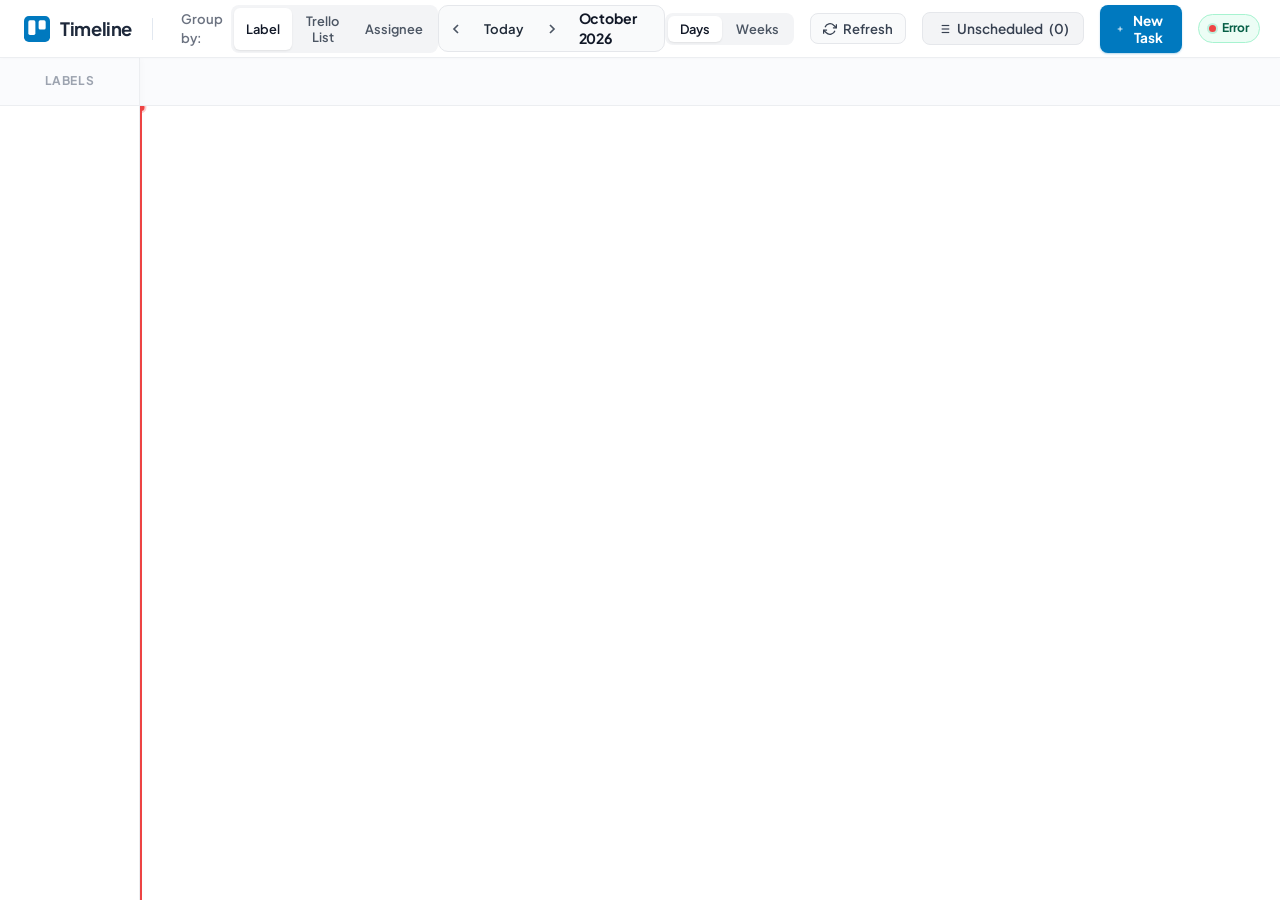
==== commit c96436db: "feat: responsive mobile & tablet design, sidebar toggle, noindex/nofollow tags" ====
--- a/index.html
+++ b/index.html
@@ -3,6 +3,8 @@
 <head>
   <meta charset="UTF-8">
   <meta name="viewport" content="width=device-width, initial-scale=1.0">
+  <meta name="robots" content="noindex, nofollow">
+  <meta name="googlebot" content="noindex, nofollow">
   <meta http-equiv="Cache-Control" content="no-cache, no-store, must-revalidate">
   <meta http-equiv="Pragma" content="no-cache">
   <meta http-equiv="Expires" content="0">
@@ -16,7 +18,7 @@
   <link rel="preconnect" href="https://fonts.googleapis.com">
   <link rel="preconnect" href="https://fonts.gstatic.com" crossorigin>
   <link href="https://fonts.googleapis.com/css2?family=Plus+Jakarta+Sans:wght@400;500;600;700;800&family=Inter:wght@400;500;600;700&display=swap" rel="stylesheet">
-  <link rel="stylesheet" href="style.css?v=2.9">
+  <link rel="stylesheet" href="style.css?v=3.1">
 </head>
 <body>
   <div class="app-container">
@@ -68,14 +70,19 @@
           <span>Refresh</span>
         </button>
 
-        <button id="openUnscheduledBtn" class="secondary-btn">
+        <button id="toggleSidebarBtn" class="sidebar-toggle-btn" title="Toggle Labels Sidebar">
+          <svg width="14" height="14" viewBox="0 0 24 24" fill="none" stroke="currentColor" stroke-width="2.2"><rect x="3" y="3" width="18" height="18" rx="2"/><line x1="9" y1="3" x2="9" y2="21"/></svg>
+          <span class="btn-text">Labels</span>
+        </button>
+
+        <button id="openUnscheduledBtn" class="secondary-btn" title="View unscheduled tasks">
           <svg width="14" height="14" viewBox="0 0 24 24" fill="none" stroke="currentColor" stroke-width="2"><line x1="8" y1="6" x2="21" y2="6"></line><line x1="8" y1="12" x2="21" y2="12"></line><line x1="8" y1="18" x2="21" y2="18"></line><line x1="3" y1="6" x2="3.01" y2="6"></line><line x1="3" y1="12" x2="3.01" y2="12"></line><line x1="3" y1="18" x2="3.01" y2="18"></line></svg>
-          <span>Unscheduled (<span id="unscheduledCount">0</span>)</span>
-        </button>
-
-        <button id="addTaskBtn" class="primary-btn">
+          <span class="btn-text-full">Unscheduled </span><span class="badge-count">(<span id="unscheduledCount">0</span>)</span>
+        </button>
+
+        <button id="addTaskBtn" class="primary-btn" title="Create a new task">
           <svg width="14" height="14" viewBox="0 0 24 24" fill="none" stroke="currentColor" stroke-width="2.5"><line x1="12" y1="5" x2="12" y2="19"></line><line x1="5" y1="12" x2="19" y2="12"></line></svg>
-          <span>New Task</span>
+          <span class="btn-text-full">New Task</span><span class="btn-text-compact">Task</span>
         </button>
 
         <div class="sync-status" id="syncStatus" title="Trello API Connected">
@@ -276,6 +283,6 @@
     </div>
   </div>
 
-  <script src="app.js?v=2.9"></script>
+  <script src="app.js?v=3.1"></script>
 </body>
 </html>
--- a/style.css
+++ b/style.css
@@ -381,7 +381,8 @@
 .timeline-wrapper {
   display: flex;
   flex: 1;
-  height: calc(100vh - var(--header-height));
+  height: auto;
+  min-height: 0;
   width: 100vw;
   overflow: hidden;
   position: relative;
@@ -534,6 +535,25 @@
   background-color: #FFFFFF;
 }
 
+/* Sleek Modern Scrollbars for Timeline */
+.timeline-grid-container::-webkit-scrollbar {
+  width: 8px;
+  height: 8px;
+}
+
+.timeline-grid-container::-webkit-scrollbar-track {
+  background: #F8FAFC;
+}
+
+.timeline-grid-container::-webkit-scrollbar-thumb {
+  background: #CBD5E1;
+  border-radius: 4px;
+}
+
+.timeline-grid-container::-webkit-scrollbar-thumb:hover {
+  background: #94A3B8;
+}
+
 /* Header Row (Day 9, Day 10, Day 11...) */
 .timeline-header-row {
   display: flex;
@@ -620,6 +640,7 @@
   position: absolute;
   top: 48px;
   bottom: 0;
+  min-height: calc(100% - 48px);
   width: 2px;
   background-color: var(--today-line-color);
   z-index: 15;
@@ -1439,8 +1460,10 @@
 }
 
 @media (max-width: 768px) {
+  .form-row,
   .form-row.form-row-3 {
     grid-template-columns: 1fr;
+    gap: 12px;
   }
 }
 
@@ -1678,3 +1701,443 @@
   box-shadow: 0 0 8px #38BDF8;
 }
 
+
+/* ==========================================================================
+   Comprehensive Responsive Architecture (Mobile, Tablet, Desktop)
+   ========================================================================== */
+
+/* Button Text Visibility Defaults (Desktop) */
+.btn-text-full {
+  display: inline;
+}
+.btn-text-compact {
+  display: none;
+}
+
+/* Sidebar Toggle Button (Hidden on Desktop) */
+.sidebar-toggle-btn {
+  display: none;
+  align-items: center;
+  justify-content: center;
+  gap: 6px;
+  height: 32px;
+  padding: 0 10px;
+  background-color: #F8FAFC;
+  border: 1px solid #E2E8F0;
+  border-radius: 8px;
+  color: #475569;
+  font-size: 0.8rem;
+  font-weight: 600;
+  cursor: pointer;
+  transition: all 0.15s ease;
+  user-select: none;
+  white-space: nowrap;
+}
+.sidebar-toggle-btn:hover {
+  background-color: #F1F5F9;
+  color: #0F172A;
+  border-color: #CBD5E1;
+}
+.sidebar-toggle-btn.active {
+  background-color: #E0F2FE;
+  color: #0284C7;
+  border-color: #BAE6FD;
+}
+.sidebar-toggle-btn svg {
+  flex-shrink: 0;
+}
+
+/* Smooth Sidebar Transitions & Responsive Collapse */
+.timeline-sidebar {
+  transition: width 0.22s cubic-bezier(0.16, 1, 0.3, 1),
+              min-width 0.22s cubic-bezier(0.16, 1, 0.3, 1),
+              max-width 0.22s cubic-bezier(0.16, 1, 0.3, 1),
+              opacity 0.18s ease;
+}
+.timeline-sidebar.collapsed-mobile {
+  width: 0 !important;
+  min-width: 0 !important;
+  max-width: 0 !important;
+  border-right: none !important;
+  opacity: 0 !important;
+  pointer-events: none !important;
+  overflow: hidden !important;
+}
+
+/* Inertial Touch-Scrolling Engine */
+.timeline-grid-container {
+  -webkit-overflow-scrolling: touch;
+  touch-action: pan-x pan-y;
+  overscroll-behavior-x: contain;
+  scroll-behavior: smooth;
+}
+.sidebar-rows-container {
+  -webkit-overflow-scrolling: touch;
+}
+
+/* ==========================================================================
+   Tablet Breakpoint (769px - 1024px) - e.g. iPad, iPad Air, Surface Pro
+   ========================================================================== */
+@media (max-width: 1024px) {
+  :root {
+    --sidebar-width: 110px;
+    --col-day-width: 115px;
+  }
+  .top-bar {
+    height: auto;
+    min-height: 56px;
+    padding: 8px 14px;
+    display: flex;
+    flex-wrap: wrap;
+    align-items: center;
+    justify-content: space-between;
+    row-gap: 8px;
+    column-gap: 10px;
+  }
+  .top-left {
+    display: flex;
+    align-items: center;
+    gap: 10px;
+    flex-shrink: 0;
+  }
+  .brand-divider {
+    display: none;
+  }
+  .control-label {
+    display: none;
+  }
+  .pill-btn {
+    padding: 4px 10px;
+    font-size: 0.78rem;
+  }
+  .top-right {
+    display: flex;
+    align-items: center;
+    gap: 6px;
+    margin-left: auto;
+  }
+  .sidebar-toggle-btn {
+    display: inline-flex;
+  }
+  .sidebar-toggle-btn .btn-text,
+  .refresh-btn span,
+  .sync-status .status-text {
+    display: none;
+  }
+  .refresh-btn,
+  .sidebar-toggle-btn {
+    padding: 0 9px;
+    height: 32px;
+  }
+  .sync-status {
+    padding: 0 6px;
+    min-width: 24px;
+    height: 32px;
+    justify-content: center;
+  }
+  .secondary-btn {
+    padding: 0 10px;
+    height: 32px;
+    font-size: 0.78rem;
+  }
+  .primary-btn {
+    padding: 0 12px;
+    height: 32px;
+    font-size: 0.8rem;
+  }
+  .top-center {
+    order: 3;
+    width: 100%;
+    display: flex;
+    justify-content: center;
+    padding-top: 6px;
+    border-top: 1px solid #F1F5F9;
+  }
+  .sidebar-corner-cell {
+    font-size: 0.72rem;
+  }
+  .sidebar-row-cell {
+    padding: 5px;
+  }
+  .sidebar-avatar,
+  .sidebar-avatar-placeholder {
+    width: 32px;
+    height: 32px;
+    font-size: 0.8rem;
+  }
+  .sidebar-name {
+    font-size: 0.75rem;
+  }
+}
+
+/* ==========================================================================
+   Mobile Breakpoint (<= 768px) - e.g. iPhone 14/15, Pixel, Galaxy
+   ========================================================================== */
+@media (max-width: 768px) {
+  :root {
+    --sidebar-width: 86px;
+    --col-day-width: 96px;
+    --row-height: 74px;
+  }
+
+  /* Compact button text toggle */
+  .btn-text-full {
+    display: none;
+  }
+  .btn-text-compact {
+    display: inline;
+  }
+
+  .top-bar {
+    height: auto;
+    padding: 8px 10px;
+    display: flex;
+    flex-direction: column;
+    align-items: stretch;
+    gap: 8px;
+    box-shadow: 0 1px 3px rgba(0, 0, 0, 0.04);
+  }
+
+  /* Row 1: Brand (left) & Group by Toggle Pills (right) */
+  .top-left {
+    display: flex;
+    align-items: center;
+    justify-content: space-between;
+    width: 100%;
+    gap: 6px;
+  }
+  .brand {
+    font-size: 1.05rem;
+    gap: 7px;
+    flex-shrink: 0;
+  }
+  .trello-icon {
+    width: 22px;
+    height: 22px;
+  }
+  .brand-title {
+    font-size: 0.95rem;
+  }
+  .group-toggle-wrap {
+    margin-left: auto;
+    gap: 4px;
+  }
+  .control-label {
+    display: none;
+  }
+  .pill-group {
+    padding: 2px;
+    gap: 2px;
+  }
+  .pill-btn {
+    padding: 3px 8px;
+    font-size: 0.72rem;
+  }
+
+  /* Row 2: Date Navigation Controls Centered */
+  .top-center {
+    width: 100%;
+    order: 2;
+    display: flex;
+    justify-content: center;
+    padding: 4px 0;
+    border-top: 1px solid #F1F5F9;
+    border-bottom: 1px solid #F1F5F9;
+  }
+  .nav-date-controls {
+    gap: 6px;
+  }
+  .nav-btn {
+    width: 28px;
+    height: 28px;
+  }
+  .today-btn {
+    height: 28px;
+    padding: 0 10px;
+    font-size: 0.75rem;
+  }
+  .date-range-label {
+    font-size: 0.82rem;
+    font-weight: 700;
+  }
+
+  /* Row 3: Action Buttons & Zoom Controls Perfectly Spaced */
+  .top-right {
+    width: 100%;
+    order: 3;
+    display: flex;
+    align-items: center;
+    justify-content: space-between;
+    gap: 5px;
+    margin-left: 0;
+    flex-wrap: nowrap;
+  }
+  .zoom-controls {
+    padding: 2px;
+    gap: 2px;
+    flex-shrink: 0;
+  }
+  .zoom-btn {
+    padding: 3px 7px;
+    font-size: 0.72rem;
+  }
+  .refresh-btn span,
+  .sidebar-toggle-btn .btn-text,
+  .sync-status .status-text {
+    display: none;
+  }
+  .refresh-btn,
+  .sidebar-toggle-btn {
+    padding: 0 8px;
+    height: 30px;
+    flex-shrink: 0;
+  }
+  .secondary-btn {
+    padding: 0 8px;
+    height: 30px;
+    font-size: 0.75rem;
+    white-space: nowrap;
+    flex-shrink: 0;
+    gap: 4px;
+  }
+  .secondary-btn svg {
+    margin-right: 2px;
+  }
+  .primary-btn {
+    padding: 0 10px;
+    height: 30px;
+    font-size: 0.75rem;
+    white-space: nowrap;
+    flex-shrink: 0;
+    gap: 4px;
+  }
+  .sync-status {
+    padding: 0 5px;
+    min-width: 20px;
+    height: 30px;
+    flex-shrink: 0;
+    justify-content: center;
+  }
+
+  /* Compact Sidebar on Mobile */
+  .sidebar-corner-cell {
+    height: 44px;
+    font-size: 0.68rem;
+    letter-spacing: 0.03em;
+  }
+  .sidebar-row-cell {
+    min-height: 68px;
+    padding: 4px 2px;
+    gap: 2px;
+  }
+  .sidebar-avatar,
+  .sidebar-avatar-placeholder {
+    width: 26px;
+    height: 26px;
+    font-size: 0.72rem;
+  }
+  .sidebar-label-tag {
+    width: 22px;
+    height: 22px;
+    border-radius: 6px;
+  }
+  .sidebar-label-tag svg {
+    width: 12px;
+    height: 12px;
+  }
+  .sidebar-name {
+    font-size: 0.68rem;
+    line-height: 1.15;
+    max-width: 80px;
+  }
+
+  /* Compact Timeline Header & Pills on Mobile */
+  .timeline-header-row {
+    height: 44px;
+  }
+  .timeline-day-header {
+    font-size: 0.76rem;
+    gap: 4px;
+  }
+  .task-pill {
+    font-size: 0.7rem;
+    height: 26px;
+    line-height: 26px;
+    padding: 0 7px;
+  }
+  .task-pill-inner {
+    gap: 4px;
+  }
+  .task-pill-title {
+    font-size: 0.7rem;
+  }
+
+  /* Mobile Responsive Modals (Bottom Sheet / Scrollable Dialog) */
+  .modal-overlay {
+    padding: 8px;
+    align-items: center;
+  }
+  .modal-content {
+    width: 95vw;
+    max-width: 95vw;
+    max-height: 90vh;
+    padding: 18px 16px;
+    border-radius: 16px;
+    overflow-y: auto;
+    -webkit-overflow-scrolling: touch;
+  }
+  .modal-header h2 {
+    font-size: 1.15rem;
+  }
+  .modal-type-tabs {
+    margin-bottom: 14px;
+  }
+  .modal-tab-btn {
+    padding: 8px 10px;
+    font-size: 0.8rem;
+  }
+  .form-group input,
+  .form-group select,
+  .form-group textarea {
+    font-size: 16px; /* Prevents auto-zoom on iOS */
+    padding: 9px 12px;
+  }
+  .modal-actions {
+    flex-direction: column-reverse;
+    gap: 10px;
+    margin-top: 16px;
+    padding-top: 14px;
+  }
+  .modal-actions-left {
+    width: 100%;
+    display: grid;
+    grid-template-columns: repeat(auto-fit, minmax(90px, 1fr));
+    gap: 8px;
+  }
+  .modal-actions-right {
+    width: 100%;
+    display: flex;
+    flex-direction: column-reverse;
+    gap: 8px;
+  }
+  .modal-actions button {
+    width: 100%;
+    height: 40px;
+    justify-content: center;
+  }
+
+  /* Unscheduled Drawer Mobile Bottom Sheet */
+  .unscheduled-drawer {
+    max-height: 60vh;
+  }
+  .drawer-header {
+    padding: 10px 14px;
+  }
+  .unscheduled-list {
+    padding: 10px 14px;
+    gap: 10px;
+  }
+  .unscheduled-card {
+    min-width: 220px;
+  }
+}
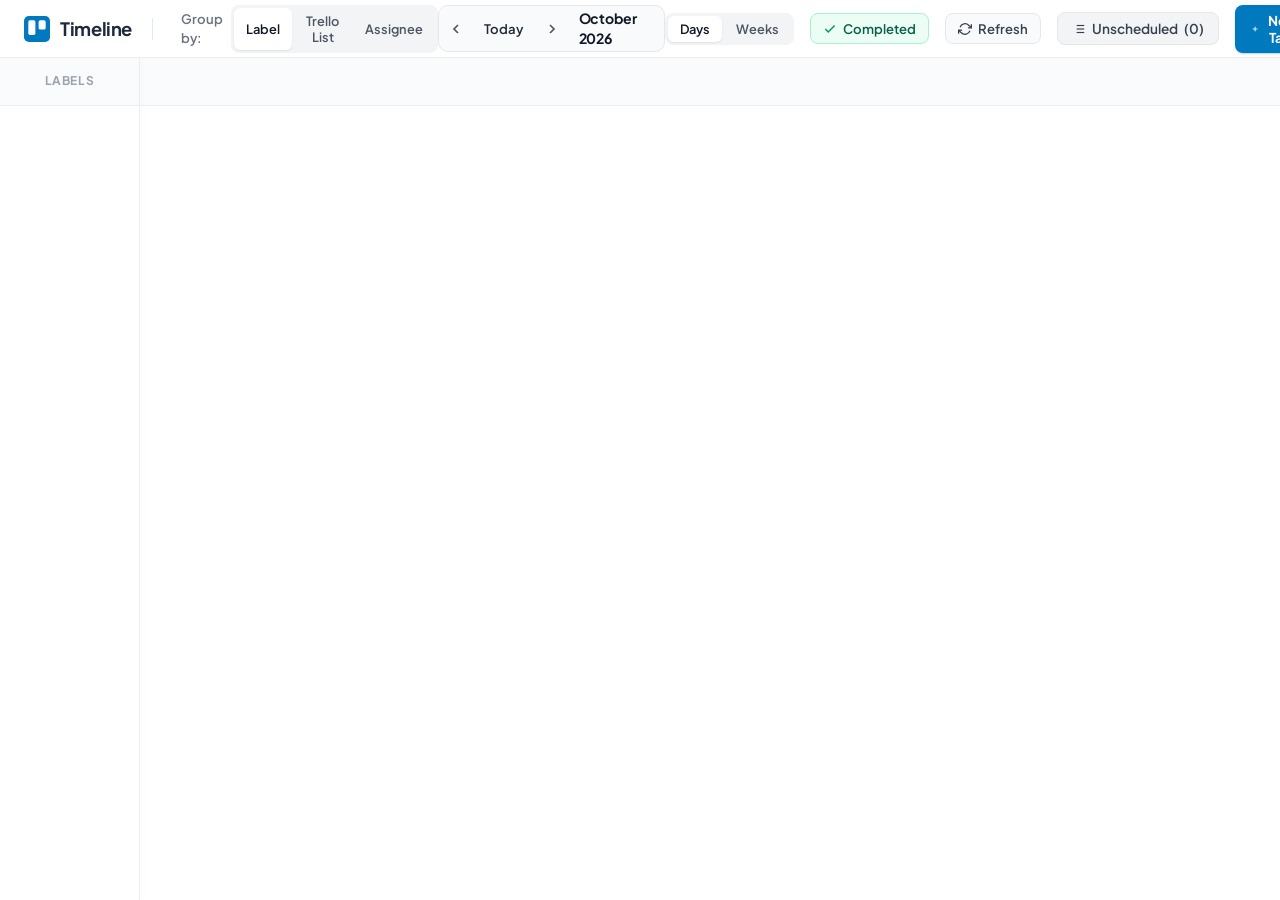
==== commit 121e7e30: "feat: keep completed tasks on timeline with interactive Completed toggle" ====
--- a/index.html
+++ b/index.html
@@ -18,21 +18,21 @@
   <link rel="preconnect" href="https://fonts.googleapis.com">
   <link rel="preconnect" href="https://fonts.gstatic.com" crossorigin>
   <link href="https://fonts.googleapis.com/css2?family=Plus+Jakarta+Sans:wght@400;500;600;700;800&family=Inter:wght@400;500;600;700&display=swap" rel="stylesheet">
-  <link rel="stylesheet" href="style.css?v=3.1">
+  <link rel="stylesheet" href="style.css?v=3.5">
 </head>
 <body>
   <div class="app-container">
     <!-- Top Navigation & Control Bar -->
     <header class="top-bar">
       <div class="top-left">
-        <div class="brand">
+        <a href="./" class="brand" title="Trello Timeline">
           <svg class="trello-icon" viewBox="0 0 24 24" fill="currentColor">
             <rect width="24" height="24" rx="4.5" fill="#0079BF"/>
             <rect x="4" y="4" width="6.5" height="13.5" rx="1.5" fill="#FFFFFF"/>
             <rect x="13.5" y="4" width="6.5" height="8.5" rx="1.5" fill="#FFFFFF"/>
           </svg>
           <span class="brand-title">Timeline</span>
-        </div>
+        </a>
 
         <div class="brand-divider"></div>
 
@@ -64,6 +64,11 @@
           <button class="zoom-btn active" data-zoom="days">Days</button>
           <button class="zoom-btn" data-zoom="weeks">Weeks</button>
         </div>
+
+        <button id="toggleCompletedBtn" class="toggle-completed-btn active" title="Completed tasks: VISIBLE (Click to hide)">
+          <svg width="14" height="14" viewBox="0 0 24 24" fill="none" stroke="currentColor" stroke-width="2.5"><polyline points="20 6 9 17 4 12"></polyline></svg>
+          <span class="btn-text">Completed</span>
+        </button>
 
         <button id="refreshBtn" class="refresh-btn" title="Refresh timeline with latest changes & sync">
           <svg width="14" height="14" viewBox="0 0 24 24" fill="none" stroke="currentColor" stroke-width="2.2"><polyline points="23 4 23 10 17 10"></polyline><polyline points="1 20 1 14 7 14"></polyline><path d="M3.51 9a9 9 0 0 1 14.85-3.36L23 10M1 14l4.64 4.36A9 9 0 0 0 20.49 15"></path></svg>
@@ -208,7 +213,7 @@
                   <label for="taskColor">Theme / Color</label>
                   <select id="taskColor" class="select-dropdown">
                     <option value="yellow">💛 Warm Yellow</option>
-                    <option value="blue">💙 Pastel Blue</option>
+                    <option value="blue" selected>💙 Pastel Blue</option>
                     <option value="orange">🧡 Bright Orange</option>
                     <option value="purple">💜 Soft Purple</option>
                     <option value="green">💚 Mint Green</option>
@@ -283,6 +288,6 @@
     </div>
   </div>
 
-  <script src="app.js?v=3.1"></script>
+  <script src="app.js?v=3.5"></script>
 </body>
 </html>
--- a/style.css
+++ b/style.css
@@ -104,6 +104,18 @@
   font-size: 1.15rem;
   color: #111827;
   letter-spacing: -0.02em;
+  text-decoration: none;
+  cursor: pointer;
+  transition: opacity 0.15s ease, transform 0.15s ease;
+  user-select: none;
+}
+
+.brand:hover {
+  opacity: 0.85;
+}
+
+.brand:active {
+  transform: scale(0.98);
 }
 
 .trello-icon {
@@ -121,6 +133,40 @@
   height: 22px;
   background-color: #E2E8F0;
   margin: 0 4px;
+}
+
+.toggle-completed-btn {
+  display: inline-flex;
+  align-items: center;
+  gap: 6px;
+  padding: 6px 12px;
+  font-size: 0.82rem;
+  font-weight: 600;
+  font-family: inherit;
+  color: #4B5563;
+  background-color: #F9FAFB;
+  border: 1px solid #E5E7EB;
+  border-radius: 8px;
+  cursor: pointer;
+  transition: all 0.15s ease;
+  user-select: none;
+  white-space: nowrap;
+}
+
+.toggle-completed-btn:hover {
+  background-color: #F3F4F6;
+  border-color: #D1D5DB;
+  color: #111827;
+}
+
+.toggle-completed-btn.active {
+  background-color: #ECFDF5;
+  border-color: #A7F3D0;
+  color: #065F46;
+}
+
+.toggle-completed-btn.active svg {
+  stroke: #059669;
 }
 
 .refresh-btn {
@@ -955,15 +1001,81 @@
 }
 
 .task-check-circle {
-  width: 16px;
-  height: 16px;
+  width: 15px;
+  height: 15px;
+  min-width: 15px;
+  min-height: 15px;
+  max-width: 15px;
+  max-height: 15px;
+  aspect-ratio: 1 / 1;
+  flex: 0 0 15px;
+  flex-shrink: 0;
   border-radius: 50%;
-  background-color: #D97706;
+  background-color: #16A34A;
   color: #FFFFFF;
   display: inline-flex;
   align-items: center;
   justify-content: center;
-  font-size: 10px;
+  font-size: 9px;
+  font-weight: 700;
+  line-height: 1;
+  box-sizing: border-box;
+  margin-right: 2px;
+}
+
+.task-check-circle svg {
+  width: 8.5px;
+  height: 8.5px;
+  display: block;
+  stroke: #FFFFFF;
+  stroke-width: 2.2;
+}
+
+/* Automatic State-based Color Overrides */
+/* 1. Mint Green: Checklist is 100% completed */
+.task-pill.is-completed,
+.task-pill.color-green {
+  background-color: var(--pill-green-bg) !important;
+  color: var(--pill-green-text) !important;
+  border: 1px solid var(--pill-green-border) !important;
+}
+
+.task-pill.is-completed:hover,
+.task-pill.color-green:hover {
+  background-color: #AEE6A9 !important;
+  border-color: #97D990 !important;
+}
+
+.task-pill.is-completed .task-check-circle,
+.task-pill.color-green .task-check-circle {
+  background-color: #16A34A;
+  color: #FFFFFF;
+}
+
+/* 2. Red: Task is overdue (due date < today and not 100% completed) */
+.task-pill.is-overdue {
+  background-color: #FEE2E2 !important;
+  color: #991B1B !important;
+  border: 1px solid #FCA5A5 !important;
+}
+
+.task-pill.is-overdue:hover {
+  background-color: #FED4D4 !important;
+  border-color: #F87171 !important;
+}
+
+.task-pill.is-overdue .task-pill-checklist-badge {
+  color: #991B1B;
+}
+
+.task-overdue-icon {
+  font-size: 11px;
+  display: inline-flex;
+  align-items: center;
+  justify-content: center;
+  margin-right: 3px;
+  line-height: 1;
+  flex-shrink: 0;
 }
 
 /* Stacking Sub-Tracks inside a single row */
@@ -1769,7 +1881,7 @@
   -webkit-overflow-scrolling: touch;
   touch-action: pan-x pan-y;
   overscroll-behavior-x: contain;
-  scroll-behavior: smooth;
+  
 }
 .sidebar-rows-container {
   -webkit-overflow-scrolling: touch;
@@ -1821,10 +1933,12 @@
   }
   .sidebar-toggle-btn .btn-text,
   .refresh-btn span,
+  .toggle-completed-btn .btn-text,
   .sync-status .status-text {
     display: none;
   }
   .refresh-btn,
+  .toggle-completed-btn,
   .sidebar-toggle-btn {
     padding: 0 9px;
     height: 32px;
@@ -1982,11 +2096,13 @@
     font-size: 0.72rem;
   }
   .refresh-btn span,
+  .toggle-completed-btn .btn-text,
   .sidebar-toggle-btn .btn-text,
   .sync-status .status-text {
     display: none;
   }
   .refresh-btn,
+  .toggle-completed-btn,
   .sidebar-toggle-btn {
     padding: 0 8px;
     height: 30px;
